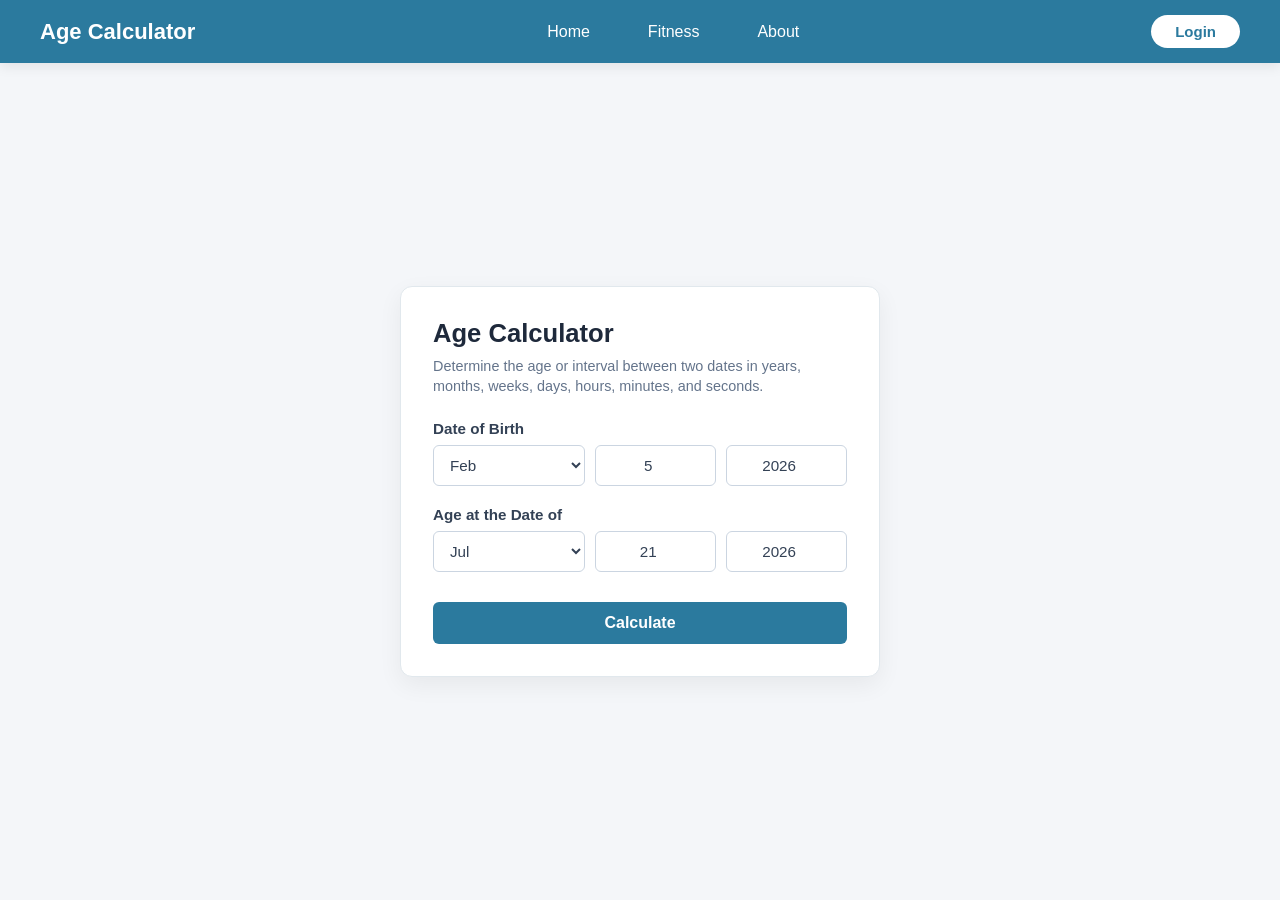
==== index.html @ ad6d7e98 "Age calculator" ====
<!doctype html>
<html lang="en">
  <head>
    <meta charset="UTF-8" />
    <meta name="viewport" content="width=device-width, initial-scale=1.0" />
    <title>Age Calculator</title>
    <link rel="stylesheet" href="style.css" />
  </head>
  <body>
    <!-- Main Header Navbar -->
    <header class="main-header">
      <nav class="navbar">
        <div class="logo">Age Calculator</div>

        <ul class="nav-links">
          <li><a href="#">Home</a></li>
          <li><a href="#">Fitness</a></li>
          <li><a href="#">About</a></li>
        </ul>

        <button class="login-btn">Login</button>
      </nav>
    </header>

    <!-- Main Content Container -->
    <main class="main-container">
      <div class="calculator-card">
        <h2>Age Calculator</h2>
        <p class="description">
          Determine the age or interval between two dates in years, months,
          weeks, days, hours, minutes, and seconds.
        </p>

        <form class="calc-form">
          <!-- Date of Birth Section -->
          <div class="input-group">
            <label for="dob-month">Date of Birth</label>
            <div class="date-inputs">
              <select id="dob-month">
                <option value="Jan">Jan</option>
                <option value="Feb" selected>Feb</option>
                <option value="Mar">Mar</option>
                <option value="Apr">Apr</option>
                <option value="May">May</option>
                <option value="Jun">Jun</option>
                <option value="Jul">Jul</option>
                <option value="Aug">Aug</option>
                <option value="Sep">Sep</option>
                <option value="Oct">Oct</option>
                <option value="Nov">Nov</option>
                <option value="Dec">Dec</option>
              </select>
              <input type="number" id="dob-day" value="5" min="1" max="31" />
              <input
                type="number"
                id="dob-year"
                value="2026"
                min="1900"
                max="2099"
              />
            </div>
          </div>

          <!-- Age at the Date of Section -->
          <div class="input-group">
            <label for="target-month">Age at the Date of</label>
            <div class="date-inputs">
              <select id="target-month">
                <option value="Jan">Jan</option>
                <option value="Feb">Feb</option>
                <option value="Mar">Mar</option>
                <option value="Apr">Apr</option>
                <option value="May">May</option>
                <option value="Jun">Jun</option>
                <option value="Jul" selected>Jul</option>
                <option value="Aug">Aug</option>
                <option value="Sep">Sep</option>
                <option value="Oct">Oct</option>
                <option value="Nov">Nov</option>
                <option value="Dec">Dec</option>
              </select>
              <input
                type="number"
                id="target-day"
                value="21"
                min="1"
                max="31"
              />
              <input
                type="number"
                id="target-year"
                value="2026"
                min="1900"
                max="2099"
              />
            </div>
          </div>

          <!-- Calculate Button -->
          <button type="button" class="btn-calculate">Calculate</button>
        </form>
      </div>
    </main>

    <script src="app.js"></script>
  </body>
</html>
---- style.css ----
/* --- 1. Global Resetting --- */
* {
  margin: 0;
  padding: 0;
  box-sizing: border-box;
  font-family: 'Segoe UI', Tahoma, Geneva, Verdana, sans-serif;
}

body {
  background-color: #f4f6f9;
  min-height: 100vh;
  display: flex;
  flex-direction: column;
}

/* --- 2. Navbar Styling --- */
.main-header {
  width: 100%;
}

.navbar {
  width: 100%;
  display: flex;
  justify-content: space-between; /* Space out Logo, Links & Login */
  align-items: center;
  background-color: #2b7a9e;
  padding: 15px 40px;
  box-shadow: 0 4px 12px rgba(0, 0, 0, 0.08);
}

.navbar .logo {
  color: #ffffff;
  font-size: 22px;
  font-weight: 700;
  white-space: nowrap;
}

.nav-links {
  display: flex;
  list-style: none;
  gap: 30px;
}

.nav-links li a {
  text-decoration: none;
  color: #ffffff;
  font-size: 16px;
  font-weight: 500;
  padding: 6px 14px;
  border-radius: 6px;
  transition: all 0.3s ease;
}

.nav-links li a:hover {
  background-color: rgba(255, 255, 255, 0.15);
}

.login-btn {
  background-color: #ffffff;
  color: #2b7a9e;
  border: none;
  padding: 8px 24px;
  font-size: 15px;
  font-weight: 600;
  border-radius: 20px;
  cursor: pointer;
  transition: all 0.3s ease;
}

.login-btn:hover {
  background-color: #e0f2fe;
  transform: translateY(-1px);
}

/* --- 3. Page Layout Container --- */
.main-container {
  flex: 1;
  display: flex;
  justify-content: center;
  align-items: center;
  padding: 40px 20px;
}

/* --- 4. Card Container Styling --- */
.calculator-card {
  background: #ffffff;
  max-width: 480px;
  width: 100%;
  padding: 32px;
  border-radius: 12px;
  box-shadow: 0 8px 24px rgba(0, 0, 0, 0.06);
  border: 1px solid #e1e8ed;
}

.calculator-card h2 {
  color: #1e293b;
  font-size: 1.6rem;
  margin-bottom: 8px;
}

.calculator-card .description {
  color: #64748b;
  font-size: 0.9rem;
  line-height: 1.4;
  margin-bottom: 24px;
}

/* --- 5. Form Elements --- */
.input-group {
  margin-bottom: 20px;
}

.input-group label {
  display: block;
  font-weight: 600;
  color: #334155;
  font-size: 0.95rem;
  margin-bottom: 8px;
}

.date-inputs {
  display: flex;
  gap: 10px;
}

.date-inputs select,
.date-inputs input {
  padding: 10px 12px;
  border: 1px solid #cbd5e1;
  border-radius: 6px;
  font-size: 0.95rem;
  outline: none;
  background-color: #fff;
  color: #334155;
  transition: border-color 0.2s ease, box-shadow 0.2s ease;
}

.date-inputs select {
  flex: 2;
  cursor: pointer;
}

.date-inputs input[type="number"] {
  flex: 1.5;
  text-align: center;
}

/* Focus States */
.date-inputs select:focus,
.date-inputs input:focus {
  border-color: #2b7a9e;
  box-shadow: 0 0 0 3px rgba(43, 122, 158, 0.15);
}

/* Calculate Button */
.btn-calculate {
  width: 100%;
  padding: 12px;
  background-color: #2b7a9e;
  color: #ffffff;
  font-weight: 600;
  font-size: 1rem;
  border: none;
  border-radius: 6px;
  cursor: pointer;
  transition: background-color 0.2s ease, transform 0.1s ease;
  margin-top: 10px;
}

.btn-calculate:hover {
  background-color: #226381;
}

.btn-calculate:active {
  transform: scale(0.98);
}

/* --- 6. Mobile Responsiveness --- */
@media (max-width: 600px) {
  .navbar {
    padding: 12px 20px;
  }

  .nav-links {
    gap: 15px;
  }

  .nav-links li a {
    font-size: 14px;
    padding: 4px 8px;
  }

  .calculator-card {
    padding: 20px;
  }
}
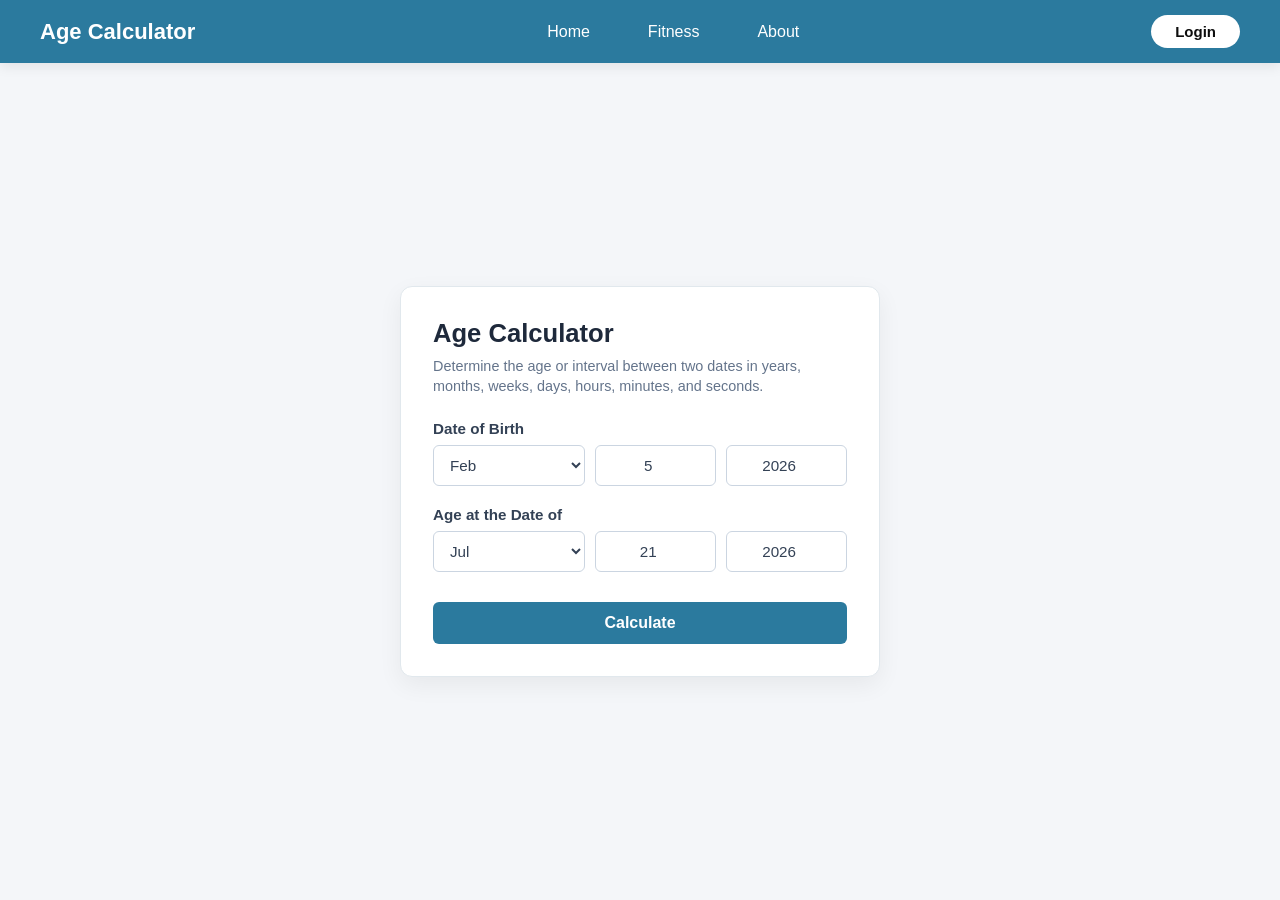
==== commit ccc23c77: "Build Login page" ====
--- a/index.html
+++ b/index.html
@@ -18,7 +18,7 @@
           <li><a href="#">About</a></li>
         </ul>
 
-        <button class="login-btn">Login</button>
+        <button class="login-btn"><a href="Login/Login.html">Login</a></button>
       </nav>
     </header>
 
--- a/style.css
+++ b/style.css
@@ -193,4 +193,8 @@
   .calculator-card {
     padding: 20px;
   }
+}
+.login-btn,a{
+  text-decoration: none !important;
+  color: #0e0e0e;
 }
